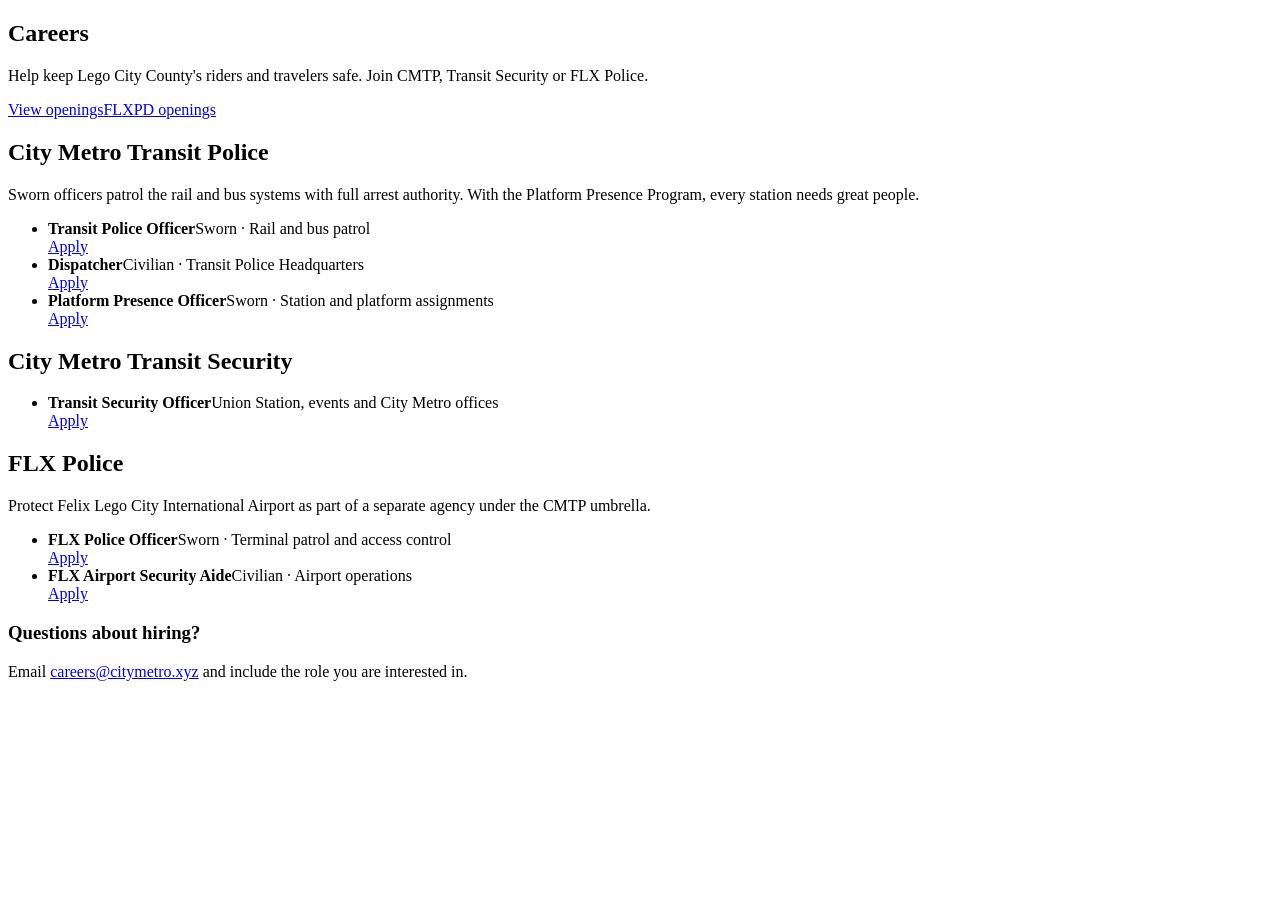
==== careers.html @ cb2a64f2 "Create careers.html" ====
<!DOCTYPE html>
<html lang="en"><head>
<meta charset="utf-8"><meta name="viewport" content="width=device-width,initial-scale=1">
<meta name="color-scheme" content="light dark">
<title>Careers | City Metro Transit Police</title><meta name="description" content="Join City Metro Transit Police, Transit Security or FLX Police.">
<link rel="stylesheet" href="/styles.css?v=1">
<link rel="icon" href="/icons/police-badge.svg" type="image/svg+xml">
</head><body data-footer-note="For pretend purposes only. These phone numbers, text codes and locations are part of a fictional universe. In a real emergency, call 911.">
<div id="site-header"></div>
<main>
<section class="hero-img short"><div class="container"><h1>Careers</h1><p>Help keep Lego City County's riders and travelers safe. Join CMTP, Transit Security or FLX Police.</p><div class="btn-row"><a class="btn" href="#cmtp">View openings</a><a class="btn ghost" href="#flx">FLXPD openings</a></div></div></section><div class="container">
<h2 class="h2" id="cmtp">City Metro Transit Police</h2>
<p class="measure">Sworn officers patrol the rail and bus systems with full arrest authority. With the Platform Presence Program, every station needs great people.</p>
<ul class="jobs"><li><div><strong>Transit Police Officer</strong><span>Sworn · Rail and bus patrol</span></div><a class="btn" href="mailto:careers@citymetro.xyz?subject=Transit%20Police%20Officer">Apply</a></li><li><div><strong>Dispatcher</strong><span>Civilian · Transit Police Headquarters</span></div><a class="btn" href="mailto:careers@citymetro.xyz?subject=Dispatcher">Apply</a></li><li><div><strong>Platform Presence Officer</strong><span>Sworn · Station and platform assignments</span></div><a class="btn" href="mailto:careers@citymetro.xyz?subject=Platform%20Presence%20Officer">Apply</a></li></ul>
<h2 class="h2" id="security">City Metro Transit Security</h2>
<ul class="jobs"><li><div><strong>Transit Security Officer</strong><span>Union Station, events and City Metro offices</span></div><a class="btn" href="mailto:careers@citymetro.xyz?subject=Transit%20Security%20Officer">Apply</a></li></ul>
<h2 class="h2" id="flx">FLX Police</h2>
<p class="measure">Protect Felix Lego City International Airport as part of a separate agency under the CMTP umbrella.</p>
<ul class="jobs"><li><div><strong>FLX Police Officer</strong><span>Sworn · Terminal patrol and access control</span></div><a class="btn" href="mailto:careers@citymetro.xyz?subject=FLX%20Police%20Officer">Apply</a></li><li><div><strong>FLX Airport Security Aide</strong><span>Civilian · Airport operations</span></div><a class="btn" href="mailto:careers@citymetro.xyz?subject=FLX%20Airport%20Security%20Aide">Apply</a></li></ul>
<div class="callout"><h3>Questions about hiring?</h3><p>Email <a href="mailto:careers@citymetro.xyz">careers@citymetro.xyz</a> and include the role you are interested in.</p></div>
<div class="end-space"></div></div>
</main>
<div id="site-footer"></div>
<script src="/site.js?v=1"></script>
</body></html>
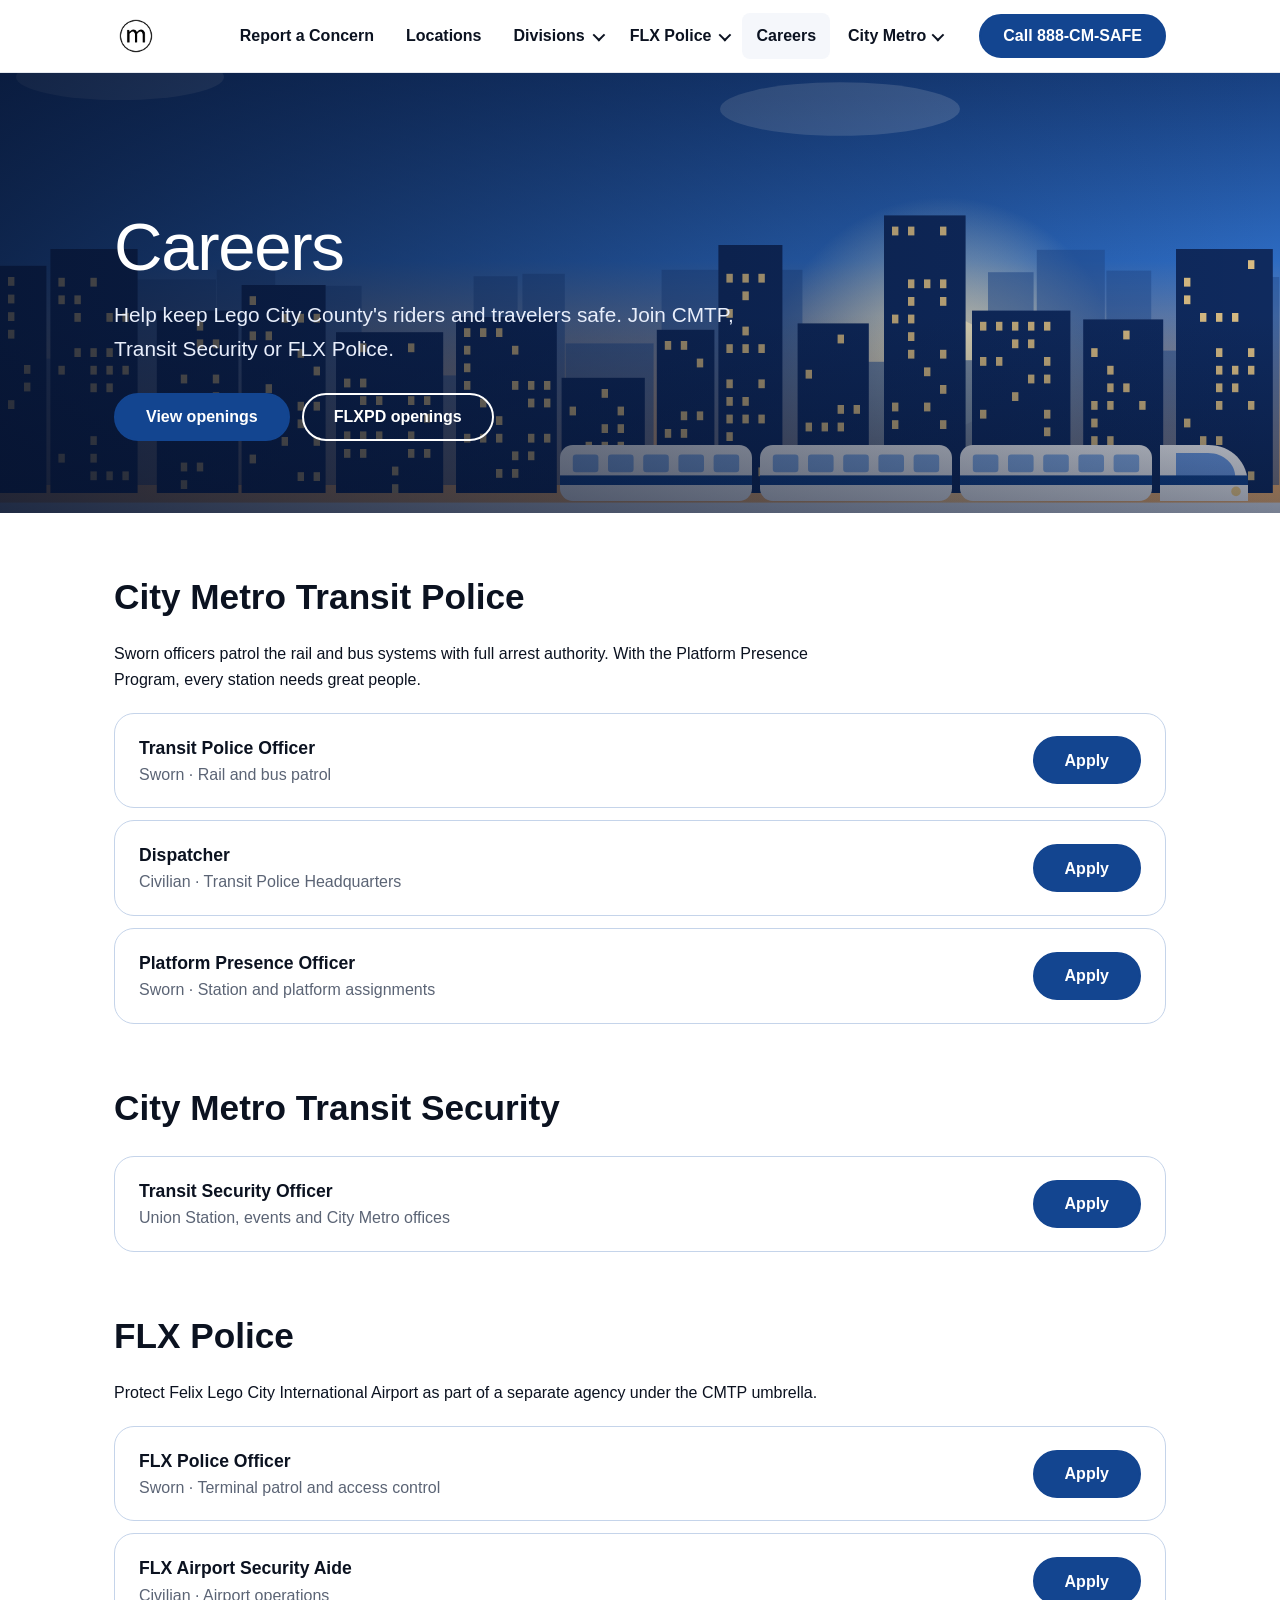
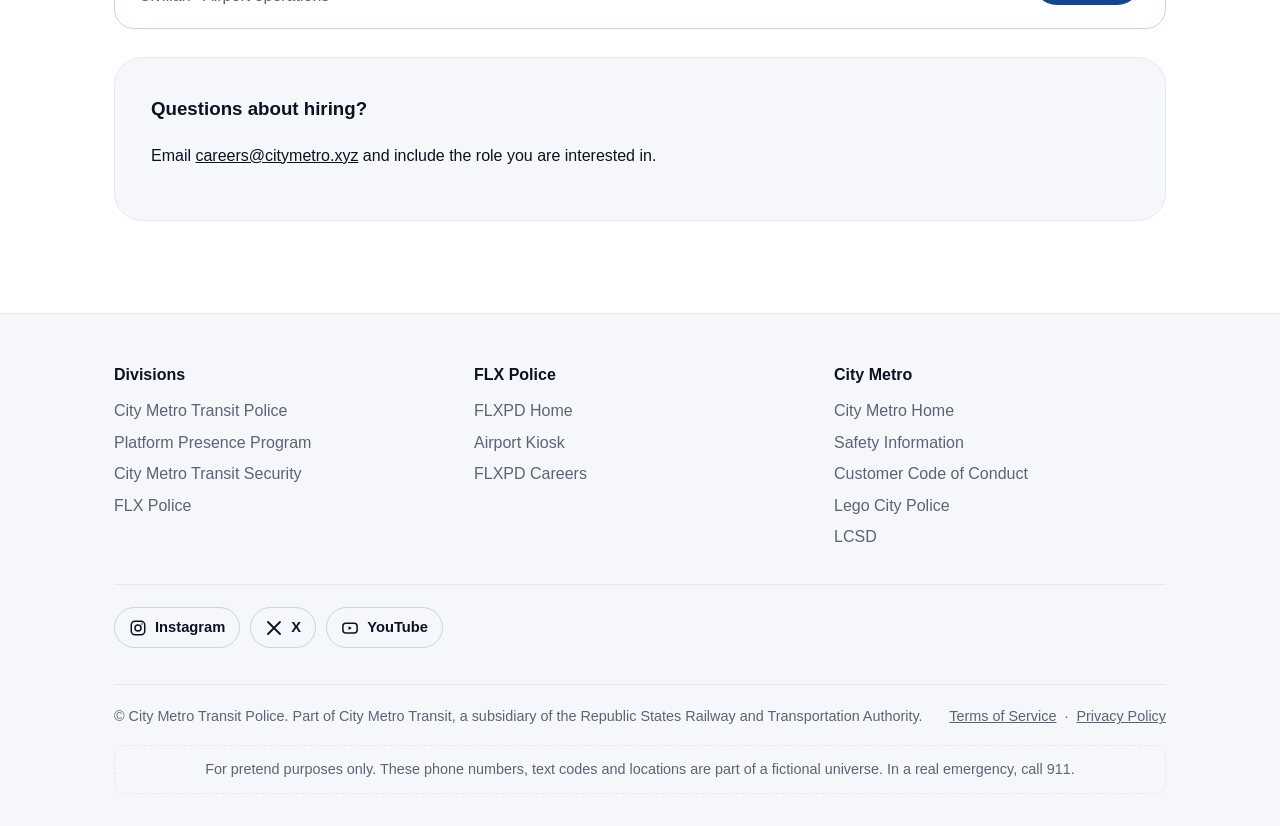
==== commit 24528b82: "Update careers.html" ====
--- a/careers.html
+++ b/careers.html
@@ -11,13 +11,13 @@
 <section class="hero-img short"><div class="container"><h1>Careers</h1><p>Help keep Lego City County's riders and travelers safe. Join CMTP, Transit Security or FLX Police.</p><div class="btn-row"><a class="btn" href="#cmtp">View openings</a><a class="btn ghost" href="#flx">FLXPD openings</a></div></div></section><div class="container">
 <h2 class="h2" id="cmtp">City Metro Transit Police</h2>
 <p class="measure">Sworn officers patrol the rail and bus systems with full arrest authority. With the Platform Presence Program, every station needs great people.</p>
-<ul class="jobs"><li><div><strong>Transit Police Officer</strong><span>Sworn · Rail and bus patrol</span></div><a class="btn" href="mailto:careers@citymetro.xyz?subject=Transit%20Police%20Officer">Apply</a></li><li><div><strong>Dispatcher</strong><span>Civilian · Transit Police Headquarters</span></div><a class="btn" href="mailto:careers@citymetro.xyz?subject=Dispatcher">Apply</a></li><li><div><strong>Platform Presence Officer</strong><span>Sworn · Station and platform assignments</span></div><a class="btn" href="mailto:careers@citymetro.xyz?subject=Platform%20Presence%20Officer">Apply</a></li></ul>
+<ul class="jobs"><li><div><strong>Transit Police Officer</strong><span>Sworn · Rail and bus patrol</span></div><a class="btn" href="mailto:support@citymetro.xyz?subject=Transit%20Police%20Officer">Apply</a></li><li><div><strong>Dispatcher</strong><span>Civilian · Transit Police Headquarters</span></div><a class="btn" href="mailto:careers@citymetro.xyz?subject=Dispatcher">Apply</a></li><li><div><strong>Platform Presence Officer</strong><span>Sworn · Station and platform assignments</span></div><a class="btn" href="mailto:careers@citymetro.xyz?subject=Platform%20Presence%20Officer">Apply</a></li></ul>
 <h2 class="h2" id="security">City Metro Transit Security</h2>
-<ul class="jobs"><li><div><strong>Transit Security Officer</strong><span>Union Station, events and City Metro offices</span></div><a class="btn" href="mailto:careers@citymetro.xyz?subject=Transit%20Security%20Officer">Apply</a></li></ul>
+<ul class="jobs"><li><div><strong>Transit Security Officer</strong><span>Union Station, events and City Metro offices</span></div><a class="btn" href="mailto:support@citymetro.xyz?subject=Transit%20Security%20Officer">Apply</a></li></ul>
 <h2 class="h2" id="flx">FLX Police</h2>
 <p class="measure">Protect Felix Lego City International Airport as part of a separate agency under the CMTP umbrella.</p>
-<ul class="jobs"><li><div><strong>FLX Police Officer</strong><span>Sworn · Terminal patrol and access control</span></div><a class="btn" href="mailto:careers@citymetro.xyz?subject=FLX%20Police%20Officer">Apply</a></li><li><div><strong>FLX Airport Security Aide</strong><span>Civilian · Airport operations</span></div><a class="btn" href="mailto:careers@citymetro.xyz?subject=FLX%20Airport%20Security%20Aide">Apply</a></li></ul>
-<div class="callout"><h3>Questions about hiring?</h3><p>Email <a href="mailto:careers@citymetro.xyz">careers@citymetro.xyz</a> and include the role you are interested in.</p></div>
+<ul class="jobs"><li><div><strong>FLX Police Officer</strong><span>Sworn · Terminal patrol and access control</span></div><a class="btn" href="mailto:support@citymetro.xyz?subject=FLX%20Police%20Officer">Apply</a></li><li><div><strong>FLX Airport Security Aide</strong><span>Civilian · Airport operations</span></div><a class="btn" href="mailto:careers@citymetro.xyz?subject=FLX%20Airport%20Security%20Aide">Apply</a></li></ul>
+<div class="callout"><h3>Questions about hiring?</h3><p>Email <a href="mailto:support@citymetro.xyz">careers@citymetro.xyz</a> and include the role you are interested in.</p></div>
 <div class="end-space"></div></div>
 </main>
 <div id="site-footer"></div>
--- a/styles.css
+++ b/styles.css
@@ -0,0 +1,358 @@
+:root{--bg:#fff;--text:#0b1220;--muted:#5b6475;--line:#e5e8ee;--card:#f5f7fb;--blue:#134590;--blue-hover:#0e3573;--btn-text:#fff;--announce-bg:#cfe0f3;--announce-text:#0b1220}
+@media (prefers-color-scheme:dark){:root{--bg:#000;--text:#f2f4f8;--muted:#a3abbb;--line:#222833;--card:#11151c;--blue:#134590;--blue-hover:#1a56b0;--announce-bg:#1b2f4d;--announce-text:#f2f4f8}}
+*{box-sizing:border-box}
+html{color-scheme:light dark}
+body{margin:0;background:var(--bg);color:var(--text);font-family:"Helvetica Neue",Helvetica,Arial,sans-serif;line-height:1.6;-webkit-font-smoothing:antialiased}
+a{color:inherit}
+.container{max-width:1100px;margin:0 auto;padding:0 24px}
+/* announcement */
+.announce{background:var(--announce-bg);color:var(--announce-text);text-align:center;padding:10px 44px;font-weight:700;position:relative}
+.announce a{text-decoration:underline}
+.announce button{position:absolute;right:12px;top:50%;transform:translateY(-50%);background:none;border:0;color:inherit;font-size:22px;cursor:pointer;line-height:1}
+/* header */
+.site-header{position:sticky;top:0;z-index:50;background:var(--bg);border-bottom:1px solid var(--line)}
+.header-inner{display:flex;align-items:center;justify-content:space-between;height:72px}
+.logo{display:inline-flex;width:44px;height:44px;border:2.5px solid var(--text);border-radius:50%;align-items:center;justify-content:center;font-size:28px;font-weight:700;text-decoration:none;padding-bottom:4px}
+.nav-list{list-style:none;margin:0;padding:0;display:flex;gap:4px;align-items:center}
+.nav-link,.dd-toggle{background:none;border:0;font:inherit;font-weight:700;color:var(--text);padding:10px 14px;cursor:pointer;text-decoration:none;display:inline-flex;align-items:center;gap:6px;border-radius:8px}
+.nav-link:hover,.dd-toggle:hover,.nav-link.active{background:var(--card)}
+.dd-toggle::after{content:"";width:7px;height:7px;border-right:2px solid currentColor;border-bottom:2px solid currentColor;transform:rotate(45deg) translateY(-2px)}
+.has-dd{position:relative}
+.dd-menu{display:none;list-style:none;margin:0;padding:8px;position:absolute;top:100%;left:0;min-width:260px;background:var(--bg);border:1px solid var(--line);border-radius:12px;box-shadow:0 10px 30px rgba(0,0,0,.15)}
+.dd-menu a{display:block;padding:10px 12px;border-radius:8px;text-decoration:none}
+.dd-menu a:hover{background:var(--card)}
+.has-dd.open .dd-menu{display:block}
+@media (hover:hover) and (min-width:901px){.has-dd:hover .dd-menu{display:block}}
+.menu-btn{display:none;background:none;border:0;cursor:pointer;padding:8px}
+.menu-btn span{display:block;width:28px;height:3px;background:var(--text);margin:6px 0;transition:.2s}
+.menu-btn[aria-expanded=true] span:nth-child(1){transform:translateY(9px) rotate(45deg)}
+.menu-btn[aria-expanded=true] span:nth-child(2){opacity:0}
+.menu-btn[aria-expanded=true] span:nth-child(3){transform:translateY(-9px) rotate(-45deg)}
+/* buttons */
+.btn{display:inline-block;background:var(--blue);color:var(--btn-text);padding:14px 32px;border-radius:999px;font-weight:700;text-decoration:none;border:0;font:inherit;font-weight:700;cursor:pointer}
+.btn:hover{background:var(--blue-hover)}
+.nav-cta{margin-left:8px;padding:10px 22px}
+/* content */
+.hero{padding:72px 0 56px}
+.hero h1{font-size:clamp(2.6rem,7vw,4.5rem);line-height:1.05;margin:0 0 20px;font-weight:400}
+.hero p{font-size:1.25rem;max-width:620px;color:var(--muted);margin:0 0 28px}
+.page-head{padding:56px 0 24px}
+.page-head h1{font-size:clamp(2rem,5vw,3rem);margin:0 0 8px}
+.page-head p{color:var(--muted);margin:0}
+main{min-height:60vh}
+.grid{display:grid;grid-template-columns:repeat(auto-fit,minmax(240px,1fr));gap:20px;margin:24px 0 64px}
+.card{background:var(--card);border:1px solid var(--line);border-radius:16px;padding:24px}
+.card h3{margin:0 0 6px}
+.card p{margin:0 0 14px;color:var(--muted)}
+.price{font-size:2.4rem;font-weight:700;margin:4px 0}
+.prose{max-width:760px;padding-bottom:64px}
+.prose h2{margin-top:36px}
+/* footer */
+.site-footer{border-top:1px solid var(--line);padding:48px 0 32px;background:var(--card)}
+.footer-cols{display:grid;grid-template-columns:repeat(auto-fit,minmax(180px,1fr));gap:28px}
+.footer-cols h4{margin:0 0 10px}
+.footer-cols ul{list-style:none;margin:0;padding:0}
+.footer-cols li{margin:6px 0}
+.footer-cols a{color:var(--muted);text-decoration:none}
+.footer-cols a:hover{color:var(--text);text-decoration:underline}
+.legal{margin-top:36px;padding-top:20px;border-top:1px solid var(--line);color:var(--muted);font-size:.9rem;display:flex;flex-wrap:wrap;gap:12px 24px;justify-content:space-between}
+.legal a{color:var(--muted)}
+/* mobile */
+@media (max-width:900px){
+.menu-btn{display:block}
+.nav{display:none;position:fixed;inset:73px 0 0 0;background:var(--bg);padding:16px 24px 32px;overflow-y:auto;flex-direction:column}
+.nav.open{display:flex}
+.nav-list{flex-direction:column;align-items:stretch;gap:0;width:100%}
+.nav-link,.dd-toggle{width:100%;justify-content:space-between;font-size:1.25rem;padding:18px 4px;border-radius:0}
+.dd-toggle::after{transform:rotate(-45deg)}
+.has-dd.open .dd-toggle::after{transform:rotate(45deg)}
+.dd-menu{position:static;box-shadow:none;border:0;padding:0 0 8px 12px;min-width:0}
+.dd-menu a{font-size:1.05rem;color:var(--muted)}
+.nav-cta{margin:auto 0 0;text-align:center;width:100%}
+.nav-cta-wrap{margin-top:auto;padding-top:24px}
+}
+/* lines page */
+:root{--tile:#c5d4ea;--tile-ink:#134590}
+@media (prefers-color-scheme:dark){:root{--tile:#16294a;--tile-ink:#7aa7ee}}
+.section-title{text-align:center;font-size:clamp(2rem,5vw,2.8rem);margin:56px 0 8px}
+.lines-grid{display:grid;grid-template-columns:repeat(auto-fill,minmax(300px,1fr));gap:24px;margin:28px 0 24px}
+.line-card{background:var(--bg);border:1.5px solid var(--tile);border-radius:28px;padding:32px}
+.line-icon{width:72px;height:72px;border-radius:18px;background:var(--tile);color:var(--tile-ink);display:flex;align-items:center;justify-content:center;font-size:2.4rem;font-weight:700;margin-bottom:20px}
+.line-icon svg{width:40px;height:40px;fill:currentColor}
+.line-card h3{margin:0 0 12px;font-size:1.3rem}
+.line-card p{margin:0;color:var(--muted)}
+.line-card a{color:var(--tile-ink);font-weight:700}
+
+.footer-note{margin:16px 0 0;padding:12px 16px;border:1px dashed var(--line);border-radius:10px;color:var(--muted);font-size:.9rem;text-align:center}
+.big{font-size:1.5rem;font-weight:700;color:var(--text);margin:0 0 8px}
+.emergency{border-color:var(--blue);border-width:2.5px}
+.lead{max-width:720px;margin:0 auto;text-align:center;color:var(--muted);font-size:1.15rem}
+.center{text-align:center}
+/* home */
+.hero-home{padding:80px 0 40px;background:linear-gradient(180deg,var(--card),var(--bg))}
+.hero-home h1{font-size:clamp(3rem,9vw,5.5rem);line-height:1;margin:0 0 20px;font-weight:400;letter-spacing:-.02em}
+.hero-home p{font-size:1.3rem;max-width:640px;color:var(--muted);margin:0 0 28px}
+.btn-row{display:flex;flex-wrap:wrap;gap:12px}
+.btn.ghost{background:transparent;color:var(--text);border:2px solid var(--blue)}
+.btn.ghost:hover{background:var(--card)}
+.quick{display:grid;grid-template-columns:repeat(auto-fit,minmax(200px,1fr));gap:14px;margin-top:40px}
+.quick a{display:flex;align-items:center;gap:14px;padding:18px 20px;background:var(--bg);border:1.5px solid var(--tile);border-radius:18px;text-decoration:none;font-weight:700}
+.quick a:hover{border-color:var(--blue)}
+.quick .line-icon{width:44px;height:44px;border-radius:12px;margin:0;flex:none}
+.quick .line-icon svg{width:24px;height:24px}
+.sec{padding:56px 0 8px}
+.sec-head{display:flex;justify-content:space-between;align-items:baseline;flex-wrap:wrap;gap:8px;margin-bottom:8px}
+.sec-head h2{margin:0;font-size:clamp(1.6rem,4vw,2.2rem)}
+.sec-head a{font-weight:700;color:var(--tile-ink)}
+.promos{display:grid;grid-template-columns:repeat(auto-fit,minmax(300px,1fr));gap:20px}
+.promo{background:var(--card);border:1px solid var(--line);border-radius:28px;padding:36px}
+.promo h2{margin:0 0 10px;font-size:1.7rem}
+.promo p{color:var(--muted);margin:0 0 20px}
+.stats{display:grid;grid-template-columns:repeat(auto-fit,minmax(150px,1fr));gap:16px;margin:56px 0 0;text-align:center}
+.stat{padding:24px 12px;border-radius:20px;background:var(--card)}
+.stat b{display:block;font-size:2.4rem;line-height:1.1;color:var(--tile-ink)}
+.stat span{color:var(--muted)}
+.tag{display:inline-block;font-size:.75rem;font-weight:700;letter-spacing:.06em;text-transform:uppercase;color:var(--tile-ink);margin-bottom:8px}
+.cta-band{margin:64px 0;background:var(--blue);color:#fff;border-radius:28px;padding:48px 32px;text-align:center}
+.cta-band h2{margin:0 0 8px}
+.cta-band p{margin:0 0 20px;opacity:.9}
+.cta-band .btn{background:#fff;color:var(--blue)}
+.faq details{border-bottom:1px solid var(--line);padding:14px 0}
+.faq summary{cursor:pointer;font-weight:700}
+.faq p{margin:8px 0 0;color:var(--muted)}
+
+/* split item: label is a link, arrow opens the dropdown */
+.split{display:flex;align-items:center}
+.split .nav-link{padding-right:4px}
+.split .dd-toggle{padding:10px 10px 10px 4px}
+@media (max-width:900px){
+.split{flex-wrap:wrap}
+.split .nav-link{flex:1;width:auto}
+.split .dd-toggle{width:auto;padding:18px 12px}
+.split .dd-menu{width:100%}
+}
+
+/* ---- fixes & v3 ---- */
+.btn{display:inline-flex;align-items:center;justify-content:center;border:2px solid var(--blue);line-height:1.2;padding:12px 30px;min-height:48px;text-align:center}
+a.btn{color:var(--btn-text);text-decoration:none}
+a.btn.ghost{background:transparent;color:var(--text);border-color:var(--blue)}
+a.btn.ghost:hover{background:var(--card)}
+.cta-band a.btn{background:#fff;color:var(--blue);border-color:#fff}
+.nav-cta{min-height:44px;padding:8px 22px}
+@media (min-width:901px){.nav{display:flex;align-items:center;gap:8px}.nav-cta-wrap{margin:0 0 0 8px;padding:0}}
+.line-icon svg[viewBox="0 0 100 100"]{width:46px;height:46px}
+/* big image hero */
+.hero-img{position:relative;min-height:min(80vh,680px);display:flex;align-items:flex-end;color:#fff;background:#0d2a5f url(/hero.svg) center/cover no-repeat}
+.hero-img::before{content:"";position:absolute;inset:0;background:linear-gradient(90deg,rgba(6,18,45,.78),rgba(6,18,45,.3) 60%,transparent),linear-gradient(0deg,rgba(6,18,45,.5),transparent 45%)}
+.hero-img .container{position:relative;width:100%;padding-top:96px;padding-bottom:72px}
+.hero-img h1{font-size:clamp(3rem,9vw,5.8rem);line-height:1;margin:0 0 18px;font-weight:400;letter-spacing:-.02em}
+.hero-img p{font-size:1.3rem;max-width:620px;margin:0 0 28px;color:#e8eefb}
+.hero-img a.btn.ghost{color:#fff;border-color:#fff}
+.hero-img a.btn.ghost:hover{background:rgba(255,255,255,.15)}
+.quick{margin:32px 0 0}
+/* about */
+.crumbs{padding:28px 0 0;color:var(--muted);font-size:.95rem}
+.crumbs a{color:var(--tile-ink)}
+.about-title{font-size:clamp(2.2rem,6vw,3.4rem);margin:12px 0 12px}
+.measure{max-width:760px}
+.about-img{border-radius:28px;aspect-ratio:21/9;min-height:220px;background:#0d2a5f url(/hero.svg) 60% center/cover;border:1px solid var(--line);margin:32px 0}
+.h2{font-size:clamp(1.6rem,4vw,2.2rem);margin:56px 0 12px}
+.tl-item{display:grid;grid-template-columns:120px 1fr;gap:20px;padding:22px 0;border-top:1px solid var(--line)}
+.tl-item:last-child{border-bottom:1px solid var(--line)}
+.tl-year{font-size:1.9rem;font-weight:700;color:var(--tile-ink);line-height:1.2}
+.tl-item h3{margin:0 0 6px}.tl-item p{margin:0;color:var(--muted)}
+@media (max-width:600px){.tl-item{grid-template-columns:1fr;gap:4px}}
+.line-card.plain p a{font-weight:700}
+
+/* logo pulls from /logo.png */
+.logo{width:auto;height:auto;border:0;border-radius:0;padding:0;font-size:inherit}
+.logo img{display:block;height:44px;width:auto}
+
+/* dark mode: turn the black logo white */
+@media (prefers-color-scheme:dark){.logo img{filter:brightness(0) invert(1)}}
+/* 404 */
+.nf-img{border-radius:28px;aspect-ratio:2/1;min-height:220px;max-height:420px;background:#0d2a5f url(/404.svg) center/cover no-repeat;border:1px solid var(--line);margin:40px 0 32px}
+.nf{text-align:center;padding-bottom:72px}
+.nf h1{font-size:clamp(2.2rem,6vw,3.4rem);margin:0 0 8px}
+.nf p{color:var(--muted);font-size:1.15rem;margin:0 auto 24px;max-width:520px}
+.nf .btn-row{justify-content:center}
+
+/* utility classes (replace inline styles so CSP can drop unsafe-inline) */
+.u-font-size-1-2rem-color-var-muted{font-size:1.2rem;color:var(--muted)}
+.u-margin-0-auto-64px{margin:0 auto 64px}
+.u-margin-16px-0{margin:16px 0}
+.u-margin-16px-0-64px{margin:16px 0 64px}
+.u-margin-28px-0-64px{margin:28px 0 64px}
+.u-margin-top-0{margin-top:0}
+.u-text-align-center-margin-32px-0-64px{text-align:center;margin:32px 0 64px}
+
+/* legal pages */
+.legal-doc h2{font-size:1.3rem}
+.legal-doc h3{margin:26px 0 4px}
+.legal-doc ul{padding-left:1.3rem}
+.legal-doc li{margin:6px 0}
+
+/* fares + safety v4 */
+.lead-left{font-size:1.2rem;color:var(--muted)}
+.fare-feature{display:grid;grid-template-columns:1.1fr 1fr;gap:20px;margin-top:20px}
+.fare-hero{background:var(--blue);color:#fff;border-radius:28px;padding:40px;display:flex;flex-direction:column;justify-content:center}
+.fare-hero-icon svg{width:44px;height:44px;fill:#fff}
+.fare-label{margin:16px 0 0;font-weight:700;letter-spacing:.04em;text-transform:uppercase;opacity:.9}
+.fare-price{margin:0;font-size:clamp(3.5rem,10vw,6rem);font-weight:700;line-height:1.05}
+.fare-sub{margin:8px 0 0;font-size:1.1rem;opacity:.95}
+.fare-stack{display:grid;gap:20px}
+.fare-card{display:flex;gap:20px;align-items:center;background:var(--bg);border:1.5px solid var(--tile);border-radius:28px;padding:28px}
+.fare-card .line-icon{margin:0;flex:none}
+.fare-card h3{margin:0}
+.fare-card p{margin:2px 0 0;color:var(--muted)}
+.fare-card .big{color:var(--text);margin:2px 0}
+@media (max-width:800px){.fare-feature{grid-template-columns:1fr}}
+.hero-img.short{min-height:min(60vh,440px)}
+.hero-img.short h1{font-size:clamp(2.4rem,7vw,4.2rem)}
+.line-card ul{margin:0;padding-left:1.2rem;color:var(--muted)}
+.line-card li{margin:4px 0}
+.end{margin:28px 0 8px}
+.end-space{height:64px}
+.center-row{justify-content:center}
+.cta-band .btn-row a.btn{min-width:160px}
+.faq.measure{margin-bottom:8px}
+
+/* transit hub: Plan a Trip + Service Status */
+.hub-wrap{position:relative;z-index:2;margin-top:-36px}
+.hub{display:grid;grid-template-columns:minmax(0,1fr) minmax(0,1.3fr);gap:20px;align-items:start}
+.hub-panel{border-radius:24px;overflow:hidden;box-shadow:0 10px 30px rgba(0,0,0,.12);background:var(--bg);border:1px solid var(--line)}
+.hub-head{padding:20px 24px}
+.hub-head h2{margin:0;font-size:1.7rem}
+.hub-body{padding:20px 24px 24px}
+.plan-panel{background:var(--blue);color:#fff;border-color:var(--blue)}
+.plan-panel .hub-head{border-bottom:2px solid #fff}
+.plan-panel .hub-body{display:flex;flex-direction:column;gap:14px}
+.field{display:flex;align-items:center;gap:14px;background:rgba(255,255,255,.16);border-radius:12px;padding:0 16px;min-height:54px}
+.field span{font-weight:700;min-width:46px}
+.field input{flex:1;min-width:0;background:transparent;border:0;outline:0;color:#fff;font:inherit;padding:14px 0}
+.field input::placeholder{color:rgba(255,255,255,.75)}
+.field:focus-within{outline:2px solid #fff}
+.swap{align-self:flex-end;display:flex;align-items:center;justify-content:center;width:40px;height:40px;margin:-6px 0;border-radius:50%;border:2px solid rgba(255,255,255,.7);background:transparent;color:#fff;cursor:pointer}
+.swap:hover{background:rgba(255,255,255,.16)}
+.swap svg{width:22px;height:22px;fill:currentColor}
+.pref{display:flex;align-items:center;justify-content:space-between;gap:12px;font-weight:700}
+.pref select{background:rgba(255,255,255,.16);color:#fff;border:0;border-radius:10px;padding:10px 12px;min-height:44px;font:inherit}
+.pref select option{color:#000}
+.btn-light{min-height:52px;border:0;border-radius:12px;background:#fff;color:var(--blue);font:inherit;font-weight:700;cursor:pointer}
+.btn-light:hover{background:#e8effa}
+.status-head{display:flex;flex-wrap:wrap;align-items:flex-end;justify-content:space-between;gap:12px;padding-bottom:0;border-bottom:2px solid var(--blue)}
+.tabs{display:flex;gap:4px}
+.tab{display:flex;flex-direction:column;align-items:center;gap:2px;min-width:84px;padding:8px 16px;border:0;border-radius:10px 10px 0 0;background:transparent;color:var(--tile-ink);font:inherit;font-weight:700;cursor:pointer}
+.tab svg{width:26px;height:26px;fill:currentColor}
+.tab[aria-selected="true"]{background:var(--blue);color:#fff}
+.st-msg{color:var(--muted);margin:8px 0}
+.st-group{padding:14px 0;border-top:1px solid var(--line)}
+.st-group:first-child{border-top:0;padding-top:0}
+.st-group h3{margin:0 0 10px;font-size:1.05rem;color:var(--tile-ink)}
+.lbs{display:flex;flex-wrap:wrap;gap:10px}
+.lb{display:inline-flex;align-items:center;justify-content:center;width:46px;height:46px;border-radius:50%;overflow:hidden;font-weight:700;font-size:1.05rem;line-height:1;text-decoration:none;box-shadow:0 1px 4px rgba(0,0,0,.25)}
+.lb img{width:100%;height:100%;object-fit:cover}
+a.lb:hover,a.lb:focus-visible{transform:scale(1.08);outline:2px solid var(--blue);outline-offset:2px}
+.lb.sm{width:30px;height:30px;font-size:.8rem}
+.st-preview{margin-top:8px;padding-top:16px;border-top:1px solid var(--line)}
+.st-preview h3{margin:0 0 10px;font-size:1.05rem;color:var(--tile-ink)}
+.pv{border:1.5px solid var(--tile);border-radius:16px;padding:14px 16px;margin-bottom:12px}
+.pv-top{display:flex;flex-wrap:wrap;gap:8px 12px;align-items:center;justify-content:space-between}
+.pv h4{margin:8px 0 4px;font-size:1.02rem}
+.pv h4 a{text-decoration:none}
+.pv h4 a:hover{text-decoration:underline}
+.pv p{margin:0 0 10px;color:var(--muted);font-size:.95rem}
+.pv-when{color:var(--muted);font-size:.85rem}
+.pill{display:inline-block;padding:2px 10px;border-radius:999px;background:#64748b;color:#fff;font-size:.72rem;font-weight:700;letter-spacing:.05em;text-transform:uppercase}
+.pill[data-level="emergency"]{background:#7f1d1d}.pill[data-level="critical"]{background:#dc2626}
+.pill[data-level="major"]{background:#ea580c}.pill[data-level="minor"]{background:#ca8a04}
+.pill[data-level="maintenance"]{background:#7c3aed}
+.st-more{margin:0 0 8px}
+.st-foot{margin:18px 0 0}
+@media (max-width:800px){
+.hub-wrap{margin-top:-24px}
+.hub{grid-template-columns:1fr;gap:0;border-radius:24px;overflow:hidden;box-shadow:0 10px 30px rgba(0,0,0,.12);border:1px solid var(--line)}
+.hub-panel{border-radius:0;box-shadow:none;border:0}
+}
+/* trip results */
+.trip-form-panel{max-width:640px;margin:24px 0 8px}
+.trip-route{margin:28px 0 14px;font-size:clamp(1.4rem,4vw,2rem)}
+.mode-tabs{display:flex;flex-wrap:wrap;gap:10px}
+.mode-tab{padding:10px 18px;border:2px solid var(--blue);border-radius:999px;background:transparent;color:var(--text);font:inherit;font-weight:700;cursor:pointer}
+.mode-tab[aria-selected="true"]{background:var(--blue);color:#fff}
+.trip-card{margin-top:18px;padding:26px;border:1.5px solid var(--tile);border-radius:24px;background:var(--bg)}
+.trip-sum{display:flex;flex-wrap:wrap;align-items:center;gap:10px 20px}
+.trip-time{font-size:2.6rem;font-weight:700;line-height:1}
+.chips{display:flex;flex-wrap:wrap;gap:8px}
+.chip{padding:4px 12px;border-radius:999px;background:var(--card);border:1px solid var(--line);font-size:.9rem;color:var(--muted)}
+.legs{list-style:none;margin:18px 0 0;padding:0}
+.leg{display:grid;grid-template-columns:46px 1fr;gap:16px;padding:16px 0;border-top:1px solid var(--line)}
+.leg h3{margin:0 0 2px;font-size:1.05rem}
+.leg p{margin:0;color:var(--muted)}
+.leg-ic{display:flex;align-items:center;justify-content:center;width:46px;height:46px;border-radius:50%;background:var(--tile);color:var(--tile-ink)}
+.leg-ic svg{width:24px;height:24px;fill:currentColor}
+.leg details{margin-top:6px;color:var(--muted)}
+.leg summary{cursor:pointer;font-weight:700;color:var(--tile-ink)}
+.stops{margin:8px 0 0;padding-left:1.3rem}
+/* footer social */
+.social{display:flex;flex-wrap:wrap;gap:10px;margin-top:28px;padding-top:22px;border-top:1px solid var(--line)}
+.social a{display:inline-flex;align-items:center;gap:8px;padding:8px 14px;border:1.5px solid var(--tile);border-radius:999px;color:var(--text);font-weight:700;font-size:.92rem;text-decoration:none}
+.social a:hover{border-color:var(--blue);color:var(--tile-ink)}
+.social svg{width:18px;height:18px}
+
+.plan-msg{margin:0;min-height:1.2em;font-weight:700}
+
+/* station suggestions */
+.field{position:relative}
+.plan-panel{overflow:visible;position:relative;z-index:5}
+.sugg{position:absolute;left:0;right:0;top:calc(100% + 6px);z-index:40;margin:0;padding:6px;list-style:none;background:var(--bg);color:var(--text);border:1px solid var(--line);border-radius:14px;box-shadow:0 12px 30px rgba(0,0,0,.25);max-height:300px;overflow-y:auto}
+.sugg[hidden]{display:none}
+.sugg li{display:flex;flex-direction:column;padding:10px 12px;border-radius:10px;cursor:pointer}
+.sugg li[aria-selected="true"],.sugg li:hover{background:var(--tile)}
+.sg-name{font-weight:700}
+.sg-sub{font-size:.85rem;color:var(--muted)}
+.plan-msg .sugg-btn{margin:6px 6px 0 0;padding:6px 12px;border:1.5px solid #fff;border-radius:999px;background:transparent;color:#fff;font:inherit;font-weight:700;cursor:pointer}
+
+/* bus search + service links */
+.bus-search{padding-bottom:14px}
+.bus-search h3{margin:0 0 10px;font-size:1.05rem;color:var(--tile-ink)}
+.bs-row{display:flex;border:1.5px solid var(--line);border-radius:12px;overflow:hidden;background:var(--bg)}
+.bs-row:focus-within{border-color:var(--blue)}
+.bs-row input{flex:1;min-width:0;border:0;outline:0;background:transparent;color:var(--text);font:inherit;padding:14px 16px;-webkit-appearance:none;appearance:none}
+.bs-go{display:flex;align-items:center;justify-content:center;width:54px;border:0;background:var(--blue);color:#fff;cursor:pointer}
+.bs-go svg{width:22px;height:22px;fill:currentColor}
+.bs-msg{margin:8px 0 0;min-height:1.2em;color:var(--muted)}
+.st-links{margin-top:14px;border-top:1px solid var(--line)}
+.st-link{display:flex;align-items:center;justify-content:space-between;padding:16px 4px;border-bottom:1px solid var(--line);color:var(--tile-ink);font-weight:700;text-decoration:none}
+.st-link:hover span{text-decoration:underline}
+.st-link svg{width:22px;height:22px;fill:currentColor}
+.pv .pv-lines{margin:0;font-weight:700;color:var(--text);font-size:.9rem}
+.sugg.inline{position:static;margin:8px 0 0;max-height:260px;box-shadow:0 6px 18px rgba(0,0,0,.18);z-index:auto}
+
+/* ride / rail / bus pages */
+.line-card ol{margin:0;padding-left:1.2rem;color:var(--muted)}
+.line-card ul{margin:0;padding-left:1.2rem;color:var(--muted)}
+.line-card li{margin:6px 0}
+.card-links{margin:12px 0 0}
+.card-links a{font-weight:700;color:var(--tile-ink)}
+.split-2{display:grid;grid-template-columns:repeat(auto-fit,minmax(300px,1fr));gap:24px;margin:24px 0}
+.about-img + .btn-row{margin-top:-8px}
+/* ===== CMTP additions ===== */
+.tag{display:inline-block;font-size:.72rem;font-weight:700;letter-spacing:.08em;text-transform:uppercase;color:var(--tile-ink);background:var(--tile);border-radius:999px;padding:4px 12px;margin-top:14px}
+.eyebrow{font-size:.78rem;font-weight:700;letter-spacing:.1em;text-transform:uppercase;color:var(--muted);margin:0 0 8px!important}
+.subnav{background:var(--card);border-bottom:1px solid var(--line)}
+.subnav .container{display:flex;gap:6px;flex-wrap:wrap;align-items:center;padding-top:10px;padding-bottom:10px}
+.subnav strong{margin-right:10px}
+.subnav a{text-decoration:none;font-weight:700;padding:6px 14px;border-radius:999px}
+.subnav a:hover,.subnav a.active{background:var(--tile);color:var(--tile-ink)}
+.callout{background:var(--card);border:1px solid var(--line);border-radius:28px;padding:36px;margin:28px 0}
+.callout h2,.callout h3{margin-top:0}
+.facts{display:grid;grid-template-columns:repeat(auto-fit,minmax(170px,1fr));gap:14px;margin:24px 0}
+.fact{background:var(--card);border-radius:20px;padding:20px}
+.fact small{display:block;color:var(--muted);font-weight:700;letter-spacing:.06em;text-transform:uppercase;font-size:.72rem}
+.fact b{font-size:1.4rem}
+.you-are-here{border-color:var(--blue);border-width:2.5px}
+.jobs{list-style:none;padding:0;margin:20px 0}
+.jobs li{display:flex;justify-content:space-between;gap:16px;flex-wrap:wrap;align-items:center;padding:20px 24px;margin:12px 0;border:1.5px solid var(--tile);border-radius:20px}
+.jobs li span{color:var(--muted)}
+.jobs strong{display:block;font-size:1.1rem}
